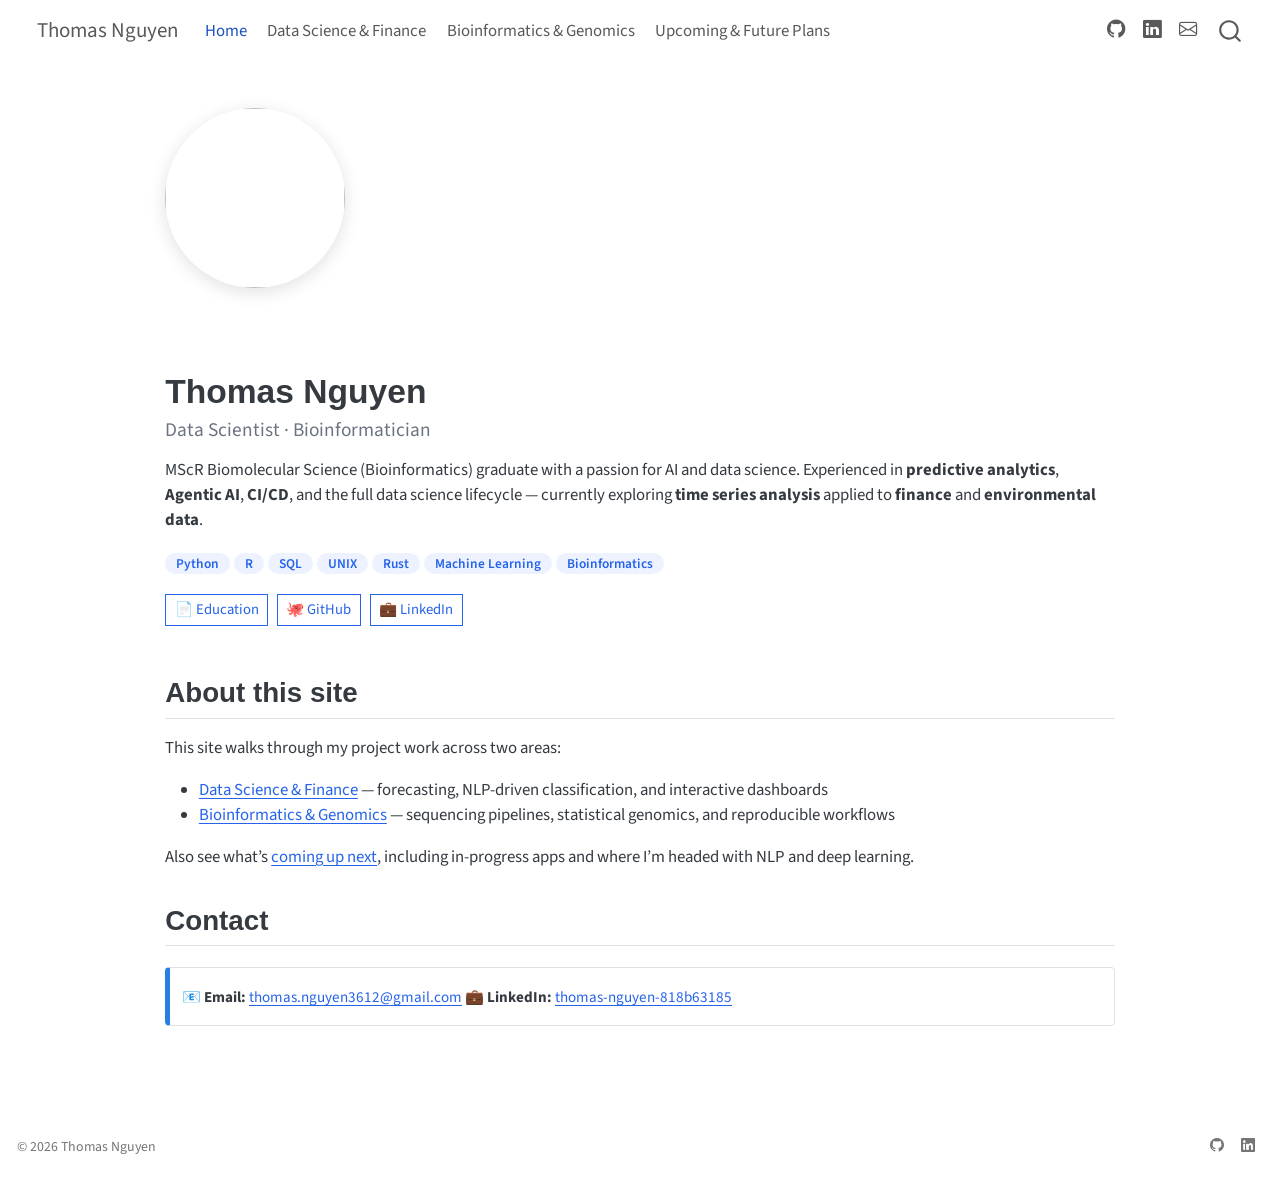
==== docs/index.html @ 9fbf3b71 "revamped portfolio page using quarto" ====
<!DOCTYPE html>
<html xmlns="http://www.w3.org/1999/xhtml" lang="en" xml:lang="en"><head>

<meta charset="utf-8">
<meta name="generator" content="quarto-1.10.18">

<meta name="viewport" content="width=device-width, initial-scale=1.0, user-scalable=yes">


<title>Thomas Nguyen</title>
<style>
/* Default styles provided by pandoc.
** See https://pandoc.org/MANUAL.html#variables-for-html for config info.
*/
span.smallcaps{font-variant: small-caps;}
div.columns{display: flex; gap: 1.5em;}
div.column{flex: auto;}
@media screen {
div.columns{gap: min(4vw, 1.5em);}
div.column{overflow-x: auto;}
}
div.hanging-indent{margin-left: 1.5em; text-indent: -1.5em;}
ul.task-list{list-style: none;}
ul.task-list li input[type="checkbox"] {
  width: 0.8em;
  margin: 0 0.8em 0.2em -1em; /* quarto-specific, see https://github.com/quarto-dev/quarto-cli/issues/4556 */ 
  vertical-align: middle;
}
</style>


<script src="site_libs/quarto-nav/quarto-nav.js"></script>
<script src="site_libs/quarto-nav/headroom.min.js"></script>
<script src="site_libs/clipboard/clipboard.min.js"></script>
<script src="site_libs/quarto-search/autocomplete.umd.js"></script>
<script src="site_libs/quarto-search/fuse.min.js"></script>
<script src="site_libs/quarto-search/quarto-search.js"></script>
<meta name="quarto:offset" content="./">
<link href="./images/headshot_natural.png" rel="icon" type="image/png">
<script src="site_libs/quarto-html/quarto.js" type="module"></script>
<script src="site_libs/quarto-html/tabsets/tabsets.js" type="module"></script>
<script src="site_libs/quarto-html/popper.min.js"></script>
<script src="site_libs/quarto-html/tippy.umd.min.js"></script>
<script src="site_libs/quarto-html/anchor.min.js"></script>
<link href="site_libs/quarto-html/tippy.css" rel="stylesheet">
<link href="site_libs/quarto-html/quarto-syntax-highlighting-64a204ab8560d761af7679ceaba22944.css" rel="stylesheet" id="quarto-text-highlighting-styles">
<script src="site_libs/bootstrap/bootstrap.min.js"></script>
<link href="site_libs/bootstrap/bootstrap-icons.css" rel="stylesheet">
<link href="site_libs/bootstrap/bootstrap-66e7dcc039b3b1be0f98ff8bbeb37f2f.min.css" rel="stylesheet" append-hash="true" id="quarto-bootstrap" data-mode="light">
<script id="quarto-search-options" type="application/json">{
  "location": "navbar",
  "copy-button": false,
  "collapse-after": 3,
  "panel-placement": "end",
  "type": "overlay",
  "limit": 50,
  "keyboard-shortcut": [
    "f",
    "/",
    "s"
  ],
  "show-item-context": false,
  "language": {
    "search-no-results-text": "No results",
    "search-matching-documents-text": "matching documents",
    "search-copy-link-title": "Copy link to search",
    "search-hide-matches-text": "Hide additional matches",
    "search-more-match-text": "more match in this document",
    "search-more-matches-text": "more matches in this document",
    "search-clear-button-title": "Clear",
    "search-text-placeholder": "",
    "search-detached-cancel-button-title": "Cancel",
    "search-submit-button-title": "Submit",
    "search-label": "Search"
  }
}</script>


<link rel="stylesheet" href="styles/custom.css">
</head>

<body class="nav-fixed fullcontent quarto-light">

<div id="quarto-search-results"></div>
  <header id="quarto-header" class="headroom fixed-top">
    <nav class="navbar navbar-expand-lg " data-bs-theme="dark">
      <div class="navbar-container container-fluid">
      <div class="navbar-brand-container mx-auto">
    <a href="./index.html" class="navbar-brand navbar-brand-logo">
    <img src="./images/headshot_natural.png" alt="" class="navbar-logo light-content">
    <img src="./images/headshot_natural.png" alt="" class="navbar-logo dark-content">
    </a>
    <a class="navbar-brand" href="./index.html">
    <span class="navbar-title">Thomas Nguyen</span>
    </a>
  </div>
            <div id="quarto-search" class="" title="Search"></div>
          <button class="navbar-toggler" type="button" data-bs-toggle="collapse" data-bs-target="#navbarCollapse" aria-controls="navbarCollapse" role="menu" aria-expanded="false" aria-label="Toggle navigation" onclick="if (window.quartoToggleHeadroom) { window.quartoToggleHeadroom(); }">
  <span class="navbar-toggler-icon"></span>
</button>
          <div class="collapse navbar-collapse" id="navbarCollapse">
            <ul class="navbar-nav navbar-nav-scroll me-auto">
  <li class="nav-item">
    <a class="nav-link active" href="./index.html" aria-current="page"> 
<span class="menu-text">Home</span></a>
  </li>  
  <li class="nav-item">
    <a class="nav-link" href="./data-science.html"> 
<span class="menu-text">Data Science &amp; Finance</span></a>
  </li>  
  <li class="nav-item">
    <a class="nav-link" href="./bioinformatics.html"> 
<span class="menu-text">Bioinformatics &amp; Genomics</span></a>
  </li>  
  <li class="nav-item">
    <a class="nav-link" href="./upcoming.html"> 
<span class="menu-text">Upcoming &amp; Future Plans</span></a>
  </li>  
</ul>
            <ul class="navbar-nav navbar-nav-scroll ms-auto">
  <li class="nav-item compact">
    <a class="nav-link" href="https://github.com/Thomas-Nguyen12"> <i class="bi bi-github" role="img">
</i> 
<span class="menu-text"></span></a>
  </li>  
  <li class="nav-item compact">
    <a class="nav-link" href="https://www.linkedin.com/in/thomas-nguyen-818b63185/"> <i class="bi bi-linkedin" role="img">
</i> 
<span class="menu-text"></span></a>
  </li>  
  <li class="nav-item compact">
    <a class="nav-link" href="mailto:thomas.nguyen3612@gmail.com"> <i class="bi bi-envelope" role="img">
</i> 
<span class="menu-text"></span></a>
  </li>  
</ul>
          </div> <!-- /navcollapse -->
            <div class="quarto-navbar-tools">
</div>
      </div> <!-- /container-fluid -->
    </nav>
</header>
<!-- content -->
<div id="quarto-content" class="quarto-container page-columns page-rows-contents page-layout-article page-navbar">
<!-- sidebar -->
<!-- margin-sidebar -->
    
<!-- main -->
<main class="content" id="quarto-document-content"><header id="title-block-header" class="quarto-title-block"></header>




<div class="hero">
<p><img src="images/headshot_natural.png" class="img-fluid"></p>
<section id="thomas-nguyen" class="level1 hero-text">
<h1>Thomas Nguyen</h1>
<div class="subtitle">
Data Scientist · Bioinformatician
</div>
<p>MScR Biomolecular Science (Bioinformatics) graduate with a passion for AI and data science. Experienced in <strong>predictive analytics</strong>, <strong>Agentic AI</strong>, <strong>CI/CD</strong>, and the full data science lifecycle — currently exploring <strong>time series analysis</strong> applied to <strong>finance</strong> and <strong>environmental data</strong>.</p>
<div class="badge-row">
<p><span class="badge">Python</span><span class="badge">R</span><span class="badge">SQL</span><span class="badge">UNIX</span><span class="badge">Rust</span><span class="badge">Machine Learning</span><span class="badge">Bioinformatics</span></p>
</div>
<p><a href="Education.qmd" class="btn btn-outline-primary btn-sm">📄 Education</a> &nbsp; <a href="https://github.com/Thomas-Nguyen12" class="btn btn-outline-primary btn-sm">🐙 GitHub</a> &nbsp; <a href="https://www.linkedin.com/in/thomas-nguyen-818b63185/" class="btn btn-outline-primary btn-sm">💼 LinkedIn</a></p>
</section>
</div>
<section id="about-this-site" class="level2">
<h2 class="anchored" data-anchor-id="about-this-site">About this site</h2>
<p>This site walks through my project work across two areas:</p>
<ul>
<li><strong><a href="./data-science.html">Data Science &amp; Finance</a></strong> — forecasting, NLP-driven classification, and interactive dashboards</li>
<li><strong><a href="./bioinformatics.html">Bioinformatics &amp; Genomics</a></strong> — sequencing pipelines, statistical genomics, and reproducible workflows</li>
</ul>
<p>Also see what’s <strong><a href="./upcoming.html">coming up next</a></strong>, including in-progress apps and where I’m headed with NLP and deep learning.</p>
</section>
<section id="contact" class="level2">
<h2 class="anchored" data-anchor-id="contact">Contact</h2>
<div class="callout callout-style-simple callout-note no-icon">
<div class="callout-body d-flex">
<div class="callout-icon-container">
<i class="callout-icon no-icon"></i>
</div>
<div class="callout-body-container">
<p>📧 <strong>Email:</strong> <a href="mailto:thomas.nguyen3612@gmail.com">thomas.nguyen3612@gmail.com</a> 💼 <strong>LinkedIn:</strong> <a href="https://www.linkedin.com/in/thomas-nguyen-818b63185/">thomas-nguyen-818b63185</a></p>
</div>
</div>
</div>


</section>

</main> <!-- /main -->
<script id="quarto-html-after-body" type="application/javascript">
  window.document.addEventListener("DOMContentLoaded", function (event) {
    const icon = "";
    const anchorJS = new window.AnchorJS();
    anchorJS.options = {
      placement: 'right',
      icon: icon
    };
    anchorJS.add('.anchored');
    const isCodeAnnotation = (el) => {
      for (const clz of el.classList) {
        if (clz.startsWith('code-annotation-')) {                     
          return true;
        }
      }
      return false;
    }
    const onCopySuccess = function(e) {
      // button target
      const button = e.trigger;
      // don't keep focus
      button.blur();
      // flash "checked"
      button.classList.add('code-copy-button-checked');
      var currentTitle = button.getAttribute("title");
      button.setAttribute("title", "Copied!");
      let tooltip;
      if (window.bootstrap) {
        button.setAttribute("data-bs-toggle", "tooltip");
        button.setAttribute("data-bs-placement", "left");
        button.setAttribute("data-bs-title", "Copied!");
        tooltip = new bootstrap.Tooltip(button, 
          { trigger: "manual", 
            customClass: "code-copy-button-tooltip",
            offset: [0, -8]});
        tooltip.show();    
      }
      setTimeout(function() {
        if (tooltip) {
          tooltip.hide();
          button.removeAttribute("data-bs-title");
          button.removeAttribute("data-bs-toggle");
          button.removeAttribute("data-bs-placement");
        }
        button.setAttribute("title", currentTitle);
        button.classList.remove('code-copy-button-checked');
      }, 1000);
      // clear code selection
      e.clearSelection();
    }
    const getTextToCopy = function(trigger) {
      const outerScaffold = trigger.parentElement.cloneNode(true);
      const codeEl = outerScaffold.querySelector('code');
      for (const childEl of codeEl.children) {
        if (isCodeAnnotation(childEl)) {
          childEl.remove();
        }
      }
      return codeEl.innerText;
    }
    const clipboard = new window.ClipboardJS('.code-copy-button:not([data-in-quarto-modal])', {
      text: getTextToCopy
    });
    clipboard.on('success', onCopySuccess);
    if (window.document.getElementById('quarto-embedded-source-code-modal')) {
      const clipboardModal = new window.ClipboardJS('.code-copy-button[data-in-quarto-modal]', {
        text: getTextToCopy,
        container: window.document.getElementById('quarto-embedded-source-code-modal')
      });
      clipboardModal.on('success', onCopySuccess);
    }
      var localhostRegex = new RegExp(/^(?:http|https):\/\/localhost\:?[0-9]*\//);
      var mailtoRegex = new RegExp(/^mailto:/);
        var filterRegex = new RegExp('/' + window.location.host + '/');
      var isInternal = (href) => {
          return filterRegex.test(href) || localhostRegex.test(href) || mailtoRegex.test(href);
      }
      // Inspect non-navigation links and adorn them if external
     var links = window.document.querySelectorAll('a[href]:not(.nav-link):not(.navbar-brand):not(.toc-action):not(.sidebar-link):not(.sidebar-item-toggle):not(.pagination-link):not(.no-external):not([aria-hidden]):not(.dropdown-item):not(.quarto-navigation-tool):not(.about-link)');
      for (var i=0; i<links.length; i++) {
        const link = links[i];
        if (!isInternal(link.href)) {
          // undo the damage that might have been done by quarto-nav.js in the case of
          // links that we want to consider external
          if (link.dataset.originalHref !== undefined) {
            link.href = link.dataset.originalHref;
          }
        }
      }
    function tippyHover(el, contentFn, onTriggerFn, onUntriggerFn) {
      const config = {
        allowHTML: true,
        maxWidth: 500,
        delay: 100,
        arrow: false,
        appendTo: function(el) {
            return el.parentElement;
        },
        interactive: true,
        interactiveBorder: 10,
        theme: 'quarto',
        placement: 'bottom-start',
      };
      if (contentFn) {
        config.content = contentFn;
      }
      if (onTriggerFn) {
        config.onTrigger = onTriggerFn;
      }
      if (onUntriggerFn) {
        config.onUntrigger = onUntriggerFn;
      }
      window.tippy(el, config); 
    }
    const noterefs = window.document.querySelectorAll('a[role="doc-noteref"]');
    for (var i=0; i<noterefs.length; i++) {
      const ref = noterefs[i];
      tippyHover(ref, function() {
        // use id or data attribute instead here
        let href = ref.getAttribute('data-footnote-href') || ref.getAttribute('href');
        try { href = new URL(href).hash; } catch {}
        const id = href.replace(/^#\/?/, "");
        const note = window.document.getElementById(id);
        if (note) {
          return note.innerHTML;
        } else {
          return "";
        }
      });
    }
    const xrefs = window.document.querySelectorAll('a.quarto-xref');
    const processXRef = (id, note) => {
      // Strip column container classes
      const stripColumnClz = (el) => {
        el.classList.remove("page-full", "page-columns");
        if (el.children) {
          for (const child of el.children) {
            stripColumnClz(child);
          }
        }
      }
      stripColumnClz(note)
      if (id === null || id.startsWith('sec-')) {
        // Special case sections, only their first couple elements
        const container = document.createElement("div");
        if (note.children && note.children.length > 2) {
          container.appendChild(note.children[0].cloneNode(true));
          for (let i = 1; i < note.children.length; i++) {
            const child = note.children[i];
            if (child.tagName === "P" && child.innerText === "") {
              continue;
            } else {
              container.appendChild(child.cloneNode(true));
              break;
            }
          }
          if (window.Quarto?.typesetMath) {
            window.Quarto.typesetMath(container);
          }
          return container.innerHTML
        } else {
          if (window.Quarto?.typesetMath) {
            window.Quarto.typesetMath(note);
          }
          return note.innerHTML;
        }
      } else {
        // Remove any anchor links if they are present
        const anchorLink = note.querySelector('a.anchorjs-link');
        if (anchorLink) {
          anchorLink.remove();
        }
        if (window.Quarto?.typesetMath) {
          window.Quarto.typesetMath(note);
        }
        if (note.classList.contains("callout")) {
          return note.outerHTML;
        } else {
          return note.innerHTML;
        }
      }
    }
    for (var i=0; i<xrefs.length; i++) {
      const xref = xrefs[i];
      tippyHover(xref, undefined, function(instance) {
        instance.disable();
        let url = xref.getAttribute('href');
        let hash = undefined; 
        if (url.startsWith('#')) {
          hash = url;
        } else {
          try { hash = new URL(url).hash; } catch {}
        }
        if (hash) {
          const id = hash.replace(/^#\/?/, "");
          const note = window.document.getElementById(id);
          if (note !== null) {
            try {
              const html = processXRef(id, note.cloneNode(true));
              instance.setContent(html);
            } finally {
              instance.enable();
              instance.show();
            }
          } else {
            // See if we can fetch this
            fetch(url.split('#')[0])
            .then(res => res.text())
            .then(html => {
              const parser = new DOMParser();
              const htmlDoc = parser.parseFromString(html, "text/html");
              const note = htmlDoc.getElementById(id);
              if (note !== null) {
                const html = processXRef(id, note);
                instance.setContent(html);
              } 
            }).finally(() => {
              instance.enable();
              instance.show();
            });
          }
        } else {
          // See if we can fetch a full url (with no hash to target)
          // This is a special case and we should probably do some content thinning / targeting
          fetch(url)
          .then(res => res.text())
          .then(html => {
            const parser = new DOMParser();
            const htmlDoc = parser.parseFromString(html, "text/html");
            const note = htmlDoc.querySelector('main.content');
            if (note !== null) {
              // This should only happen for chapter cross references
              // (since there is no id in the URL)
              // remove the first header
              if (note.children.length > 0 && note.children[0].tagName === "HEADER") {
                note.children[0].remove();
              }
              const html = processXRef(null, note);
              instance.setContent(html);
            } 
          }).finally(() => {
            instance.enable();
            instance.show();
          });
        }
      }, function(instance) {
      });
    }
        let selectedAnnoteEl;
        const selectorForAnnotation = ( cell, annotation) => {
          let cellAttr = 'data-code-cell="' + cell + '"';
          let lineAttr = 'data-code-annotation="' +  annotation + '"';
          const selector = 'span[' + cellAttr + '][' + lineAttr + ']';
          return selector;
        }
        const selectCodeLines = (annoteEl) => {
          const doc = window.document;
          const targetCell = annoteEl.getAttribute("data-target-cell");
          const targetAnnotation = annoteEl.getAttribute("data-target-annotation");
          const annoteSpan = window.document.querySelector(selectorForAnnotation(targetCell, targetAnnotation));
          const lines = annoteSpan.getAttribute("data-code-lines").split(",");
          const lineIds = lines.map((line) => {
            return targetCell + "-" + line;
          })
          let top = null;
          let height = null;
          let parent = null;
          if (lineIds.length > 0) {
              //compute the position of the single el (top and bottom and make a div)
              const el = window.document.getElementById(lineIds[0]);
              top = el.offsetTop;
              height = el.offsetHeight;
              parent = el.parentElement.parentElement;
            if (lineIds.length > 1) {
              const lastEl = window.document.getElementById(lineIds[lineIds.length - 1]);
              const bottom = lastEl.offsetTop + lastEl.offsetHeight;
              height = bottom - top;
            }
            if (top !== null && height !== null && parent !== null) {
              // cook up a div (if necessary) and position it 
              let div = window.document.getElementById("code-annotation-line-highlight");
              if (div === null) {
                div = window.document.createElement("div");
                div.setAttribute("id", "code-annotation-line-highlight");
                div.style.position = 'absolute';
                parent.appendChild(div);
              }
              div.style.top = top - 2 + "px";
              div.style.height = height + 4 + "px";
              div.style.left = 0;
              let gutterDiv = window.document.getElementById("code-annotation-line-highlight-gutter");
              if (gutterDiv === null) {
                gutterDiv = window.document.createElement("div");
                gutterDiv.setAttribute("id", "code-annotation-line-highlight-gutter");
                gutterDiv.style.position = 'absolute';
                const codeCell = window.document.getElementById(targetCell);
                const gutter = codeCell.querySelector('.code-annotation-gutter');
                gutter.appendChild(gutterDiv);
              }
              gutterDiv.style.top = top - 2 + "px";
              gutterDiv.style.height = height + 4 + "px";
            }
            selectedAnnoteEl = annoteEl;
          }
        };
        const unselectCodeLines = () => {
          const elementsIds = ["code-annotation-line-highlight", "code-annotation-line-highlight-gutter"];
          elementsIds.forEach((elId) => {
            const div = window.document.getElementById(elId);
            if (div) {
              div.remove();
            }
          });
          selectedAnnoteEl = undefined;
        };
          // Handle positioning of the toggle
      window.addEventListener(
        "resize",
        throttle(() => {
          elRect = undefined;
          if (selectedAnnoteEl) {
            selectCodeLines(selectedAnnoteEl);
          }
        }, 10)
      );
      function throttle(fn, ms) {
      let throttle = false;
      let timer;
        return (...args) => {
          if(!throttle) { // first call gets through
              fn.apply(this, args);
              throttle = true;
          } else { // all the others get throttled
              if(timer) clearTimeout(timer); // cancel #2
              timer = setTimeout(() => {
                fn.apply(this, args);
                timer = throttle = false;
              }, ms);
          }
        };
      }
        // Attach click handler to the DT
        const annoteDls = window.document.querySelectorAll('dt[data-target-cell]');
        for (const annoteDlNode of annoteDls) {
          annoteDlNode.addEventListener('click', (event) => {
            const clickedEl = event.target;
            if (clickedEl !== selectedAnnoteEl) {
              unselectCodeLines();
              const activeEl = window.document.querySelector('dt[data-target-cell].code-annotation-active');
              if (activeEl) {
                activeEl.classList.remove('code-annotation-active');
              }
              selectCodeLines(clickedEl);
              clickedEl.classList.add('code-annotation-active');
            } else {
              // Unselect the line
              unselectCodeLines();
              clickedEl.classList.remove('code-annotation-active');
            }
          });
        }
    const findCites = (el) => {
      const parentEl = el.parentElement;
      if (parentEl) {
        const cites = parentEl.dataset.cites;
        if (cites) {
          return {
            el,
            cites: cites.split(' ')
          };
        } else {
          return findCites(el.parentElement)
        }
      } else {
        return undefined;
      }
    };
    var bibliorefs = window.document.querySelectorAll('a[role="doc-biblioref"]');
    for (var i=0; i<bibliorefs.length; i++) {
      const ref = bibliorefs[i];
      const citeInfo = findCites(ref);
      if (citeInfo) {
        tippyHover(citeInfo.el, function() {
          var popup = window.document.createElement('div');
          citeInfo.cites.forEach(function(cite) {
            var citeDiv = window.document.createElement('div');
            citeDiv.classList.add('hanging-indent');
            citeDiv.classList.add('csl-entry');
            var biblioDiv = window.document.getElementById('ref-' + cite);
            if (biblioDiv) {
              citeDiv.innerHTML = biblioDiv.innerHTML;
            }
            popup.appendChild(citeDiv);
          });
          return popup.innerHTML;
        });
      }
    }
  });
  </script>
</div> <!-- /content -->
<footer class="footer">
  <div class="nav-footer">
    <div class="nav-footer-left">
<p>© 2026 Thomas Nguyen</p>
</div>   
    <div class="nav-footer-center">
      &nbsp;
    </div>
    <div class="nav-footer-right">
      <ul class="footer-items list-unstyled">
    <li class="nav-item compact">
    <a class="nav-link" href="https://github.com/Thomas-Nguyen12">
      <i class="bi bi-github" role="img">
</i> 
    </a>
  </li>  
    <li class="nav-item compact">
    <a class="nav-link" href="https://www.linkedin.com/in/thomas-nguyen-818b63185/">
      <i class="bi bi-linkedin" role="img">
</i> 
    </a>
  </li>  
</ul>
    </div>
  </div>
</footer>




</body></html>
---- docs/site_libs/quarto-html/tippy.css ----
.tippy-box[data-animation=fade][data-state=hidden]{opacity:0}[data-tippy-root]{max-width:calc(100vw - 10px)}.tippy-box{position:relative;background-color:#333;color:#fff;border-radius:4px;font-size:14px;line-height:1.4;white-space:normal;outline:0;transition-property:transform,visibility,opacity}.tippy-box[data-placement^=top]>.tippy-arrow{bottom:0}.tippy-box[data-placement^=top]>.tippy-arrow:before{bottom:-7px;left:0;border-width:8px 8px 0;border-top-color:initial;transform-origin:center top}.tippy-box[data-placement^=bottom]>.tippy-arrow{top:0}.tippy-box[data-placement^=bottom]>.tippy-arrow:before{top:-7px;left:0;border-width:0 8px 8px;border-bottom-color:initial;transform-origin:center bottom}.tippy-box[data-placement^=left]>.tippy-arrow{right:0}.tippy-box[data-placement^=left]>.tippy-arrow:before{border-width:8px 0 8px 8px;border-left-color:initial;right:-7px;transform-origin:center left}.tippy-box[data-placement^=right]>.tippy-arrow{left:0}.tippy-box[data-placement^=right]>.tippy-arrow:before{left:-7px;border-width:8px 8px 8px 0;border-right-color:initial;transform-origin:center right}.tippy-box[data-inertia][data-state=visible]{transition-timing-function:cubic-bezier(.54,1.5,.38,1.11)}.tippy-arrow{width:16px;height:16px;color:#333}.tippy-arrow:before{content:"";position:absolute;border-color:transparent;border-style:solid}.tippy-content{position:relative;padding:5px 9px;z-index:1}
---- docs/site_libs/quarto-html/quarto-syntax-highlighting-64a204ab8560d761af7679ceaba22944.css ----
/* quarto syntax highlight colors */
:root {
  --quarto-hl-ot-color: #003B4F;
  --quarto-hl-at-color: #657422;
  --quarto-hl-ss-color: #20794D;
  --quarto-hl-an-color: #5E5E5E;
  --quarto-hl-fu-color: #4758AB;
  --quarto-hl-st-color: #20794D;
  --quarto-hl-cf-color: #003B4F;
  --quarto-hl-op-color: #5E5E5E;
  --quarto-hl-er-color: #AD0000;
  --quarto-hl-bn-color: #AD0000;
  --quarto-hl-al-color: #AD0000;
  --quarto-hl-va-color: #111111;
  --quarto-hl-bu-color: inherit;
  --quarto-hl-ex-color: inherit;
  --quarto-hl-pp-color: #AD0000;
  --quarto-hl-in-color: #5E5E5E;
  --quarto-hl-vs-color: #20794D;
  --quarto-hl-wa-color: #5E5E5E;
  --quarto-hl-do-color: #5E5E5E;
  --quarto-hl-im-color: #00769E;
  --quarto-hl-ch-color: #20794D;
  --quarto-hl-dt-color: #AD0000;
  --quarto-hl-fl-color: #AD0000;
  --quarto-hl-co-color: #5E5E5E;
  --quarto-hl-cv-color: #5E5E5E;
  --quarto-hl-cn-color: #8f5902;
  --quarto-hl-sc-color: #5E5E5E;
  --quarto-hl-dv-color: #AD0000;
  --quarto-hl-kw-color: #003B4F;
}

/* other quarto variables */
:root {
  --quarto-font-monospace: SFMono-Regular, Menlo, Monaco, Consolas, "Liberation Mono", "Courier New", monospace;
}

/* syntax highlight based on Pandoc's rules */
pre > code.sourceCode > span {
  color: #003B4F;
}

code.sourceCode > span {
  color: #003B4F;
}

div.sourceCode,
div.sourceCode pre.sourceCode {
  color: #003B4F;
}

/* Normal */
code span {
  color: #003B4F;
}

/* Alert */
code span.al {
  color: #AD0000;
  font-style: inherit;
}

/* Annotation */
code span.an {
  color: #5E5E5E;
  font-style: inherit;
}

/* Attribute */
code span.at {
  color: #657422;
  font-style: inherit;
}

/* BaseN */
code span.bn {
  color: #AD0000;
  font-style: inherit;
}

/* BuiltIn */
code span.bu {
  font-style: inherit;
}

/* ControlFlow */
code span.cf {
  color: #003B4F;
  font-weight: bold;
  font-style: inherit;
}

/* Char */
code span.ch {
  color: #20794D;
  font-style: inherit;
}

/* Constant */
code span.cn {
  color: #8f5902;
  font-style: inherit;
}

/* Comment */
code span.co {
  color: #5E5E5E;
  font-style: inherit;
}

/* CommentVar */
code span.cv {
  color: #5E5E5E;
  font-style: italic;
}

/* Documentation */
code span.do {
  color: #5E5E5E;
  font-style: italic;
}

/* DataType */
code span.dt {
  color: #AD0000;
  font-style: inherit;
}

/* DecVal */
code span.dv {
  color: #AD0000;
  font-style: inherit;
}

/* Error */
code span.er {
  color: #AD0000;
  font-style: inherit;
}

/* Extension */
code span.ex {
  font-style: inherit;
}

/* Float */
code span.fl {
  color: #AD0000;
  font-style: inherit;
}

/* Function */
code span.fu {
  color: #4758AB;
  font-style: inherit;
}

/* Import */
code span.im {
  color: #00769E;
  font-style: inherit;
}

/* Information */
code span.in {
  color: #5E5E5E;
  font-style: inherit;
}

/* Keyword */
code span.kw {
  color: #003B4F;
  font-weight: bold;
  font-style: inherit;
}

/* Operator */
code span.op {
  color: #5E5E5E;
  font-style: inherit;
}

/* Other */
code span.ot {
  color: #003B4F;
  font-style: inherit;
}

/* Preprocessor */
code span.pp {
  color: #AD0000;
  font-style: inherit;
}

/* SpecialChar */
code span.sc {
  color: #5E5E5E;
  font-style: inherit;
}

/* SpecialString */
code span.ss {
  color: #20794D;
  font-style: inherit;
}

/* String */
code span.st {
  color: #20794D;
  font-style: inherit;
}

/* Variable */
code span.va {
  color: #111111;
  font-style: inherit;
}

/* VerbatimString */
code span.vs {
  color: #20794D;
  font-style: inherit;
}

/* Warning */
code span.wa {
  color: #5E5E5E;
  font-style: italic;
}

.prevent-inlining {
  content: "</";
}

/*# sourceMappingURL=9d8d5bb603a83b8298b89080a598c93b.css.map */
---- docs/styles/custom.css ----
/* --- Hero / intro section --- */
.hero {
  display: flex;
  align-items: center;
  gap: 2rem;
  flex-wrap: wrap;
  margin-bottom: 2rem;
}

.hero img {
  width: 180px;
  height: 180px;
  object-fit: cover;
  border-radius: 50%;
  box-shadow: 0 4px 18px rgba(0, 0, 0, 0.12);
}

.hero-text h1 {
  margin-bottom: 0.25rem;
}

.hero-text .subtitle {
  font-size: 1.15rem;
  color: #6b7280;
  margin-bottom: 0.75rem;
}

.badge-row .badge {
  display: inline-block;
  background: #eef2ff;
  color: #2563eb;
  font-size: 0.8rem;
  font-weight: 600;
  padding: 0.25rem 0.65rem;
  border-radius: 999px;
  margin: 0.15rem 0.25rem 0.15rem 0;
}

/* --- Project cards --- */
.project-card {
  border: 1px solid #e5e7eb;
  border-radius: 12px;
  overflow: hidden;
  margin-bottom: 2.5rem;
  box-shadow: 0 2px 10px rgba(0, 0, 0, 0.04);
  transition: box-shadow 0.2s ease;
}

.project-card:hover {
  box-shadow: 0 6px 20px rgba(0, 0, 0, 0.08);
}

.project-card img {
  width: 100%;
  height: 240px;
  object-fit: cover;
  display: block;
}

.project-card .project-body {
  padding: 1.25rem 1.5rem 1.5rem 1.5rem;
}

.project-card h3 {
  margin-top: 0;
}

.project-links a {
  margin-right: 1rem;
  font-weight: 600;
  text-decoration: none;
}

.project-links a:hover {
  text-decoration: underline;
}

.project-card ul {
  margin-bottom: 0.75rem;
}

/* --- Section headers --- */
.section-header {
  border-bottom: 3px solid #2563eb;
  padding-bottom: 0.4rem;
  margin-top: 2.5rem;
  margin-bottom: 1.5rem;
}
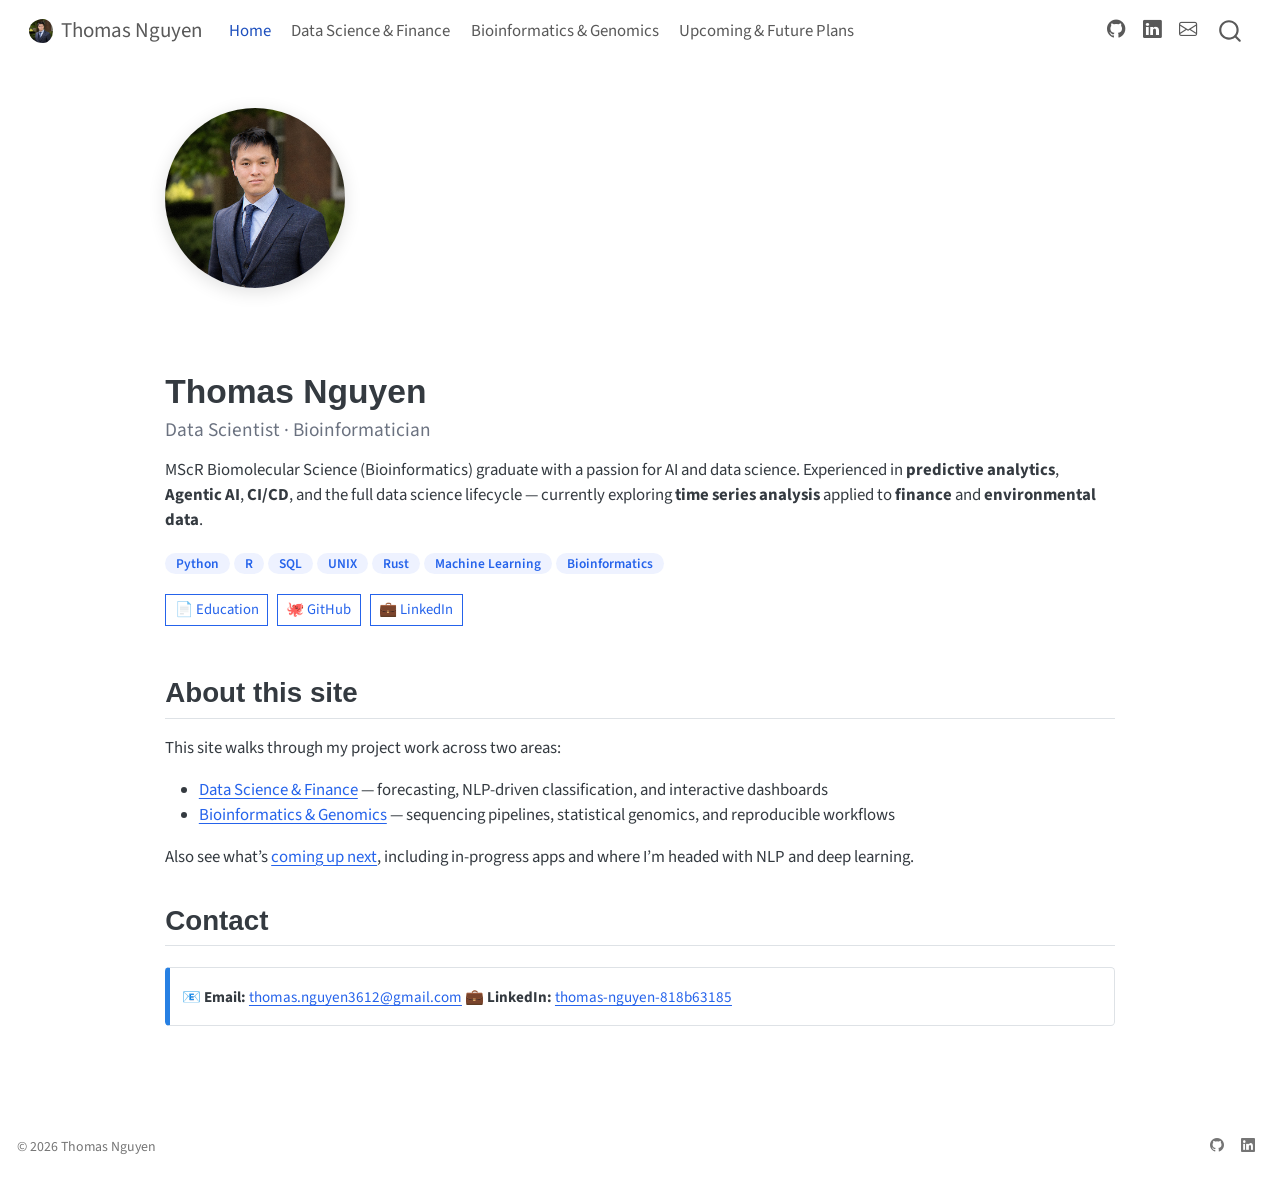
==== commit 615daf7b: "Added education.qmd - removing education.md" ====
--- a/docs/index.html
+++ b/docs/index.html
@@ -162,7 +162,7 @@
 <div class="badge-row">
 <p><span class="badge">Python</span><span class="badge">R</span><span class="badge">SQL</span><span class="badge">UNIX</span><span class="badge">Rust</span><span class="badge">Machine Learning</span><span class="badge">Bioinformatics</span></p>
 </div>
-<p><a href="Education.qmd" class="btn btn-outline-primary btn-sm">📄 Education</a> &nbsp; <a href="https://github.com/Thomas-Nguyen12" class="btn btn-outline-primary btn-sm">🐙 GitHub</a> &nbsp; <a href="https://www.linkedin.com/in/thomas-nguyen-818b63185/" class="btn btn-outline-primary btn-sm">💼 LinkedIn</a></p>
+<p><a href="./Education.html" class="btn btn-outline-primary btn-sm">📄 Education</a> &nbsp; <a href="https://github.com/Thomas-Nguyen12" class="btn btn-outline-primary btn-sm">🐙 GitHub</a> &nbsp; <a href="https://www.linkedin.com/in/thomas-nguyen-818b63185/" class="btn btn-outline-primary btn-sm">💼 LinkedIn</a></p>
 </section>
 </div>
 <section id="about-this-site" class="level2">
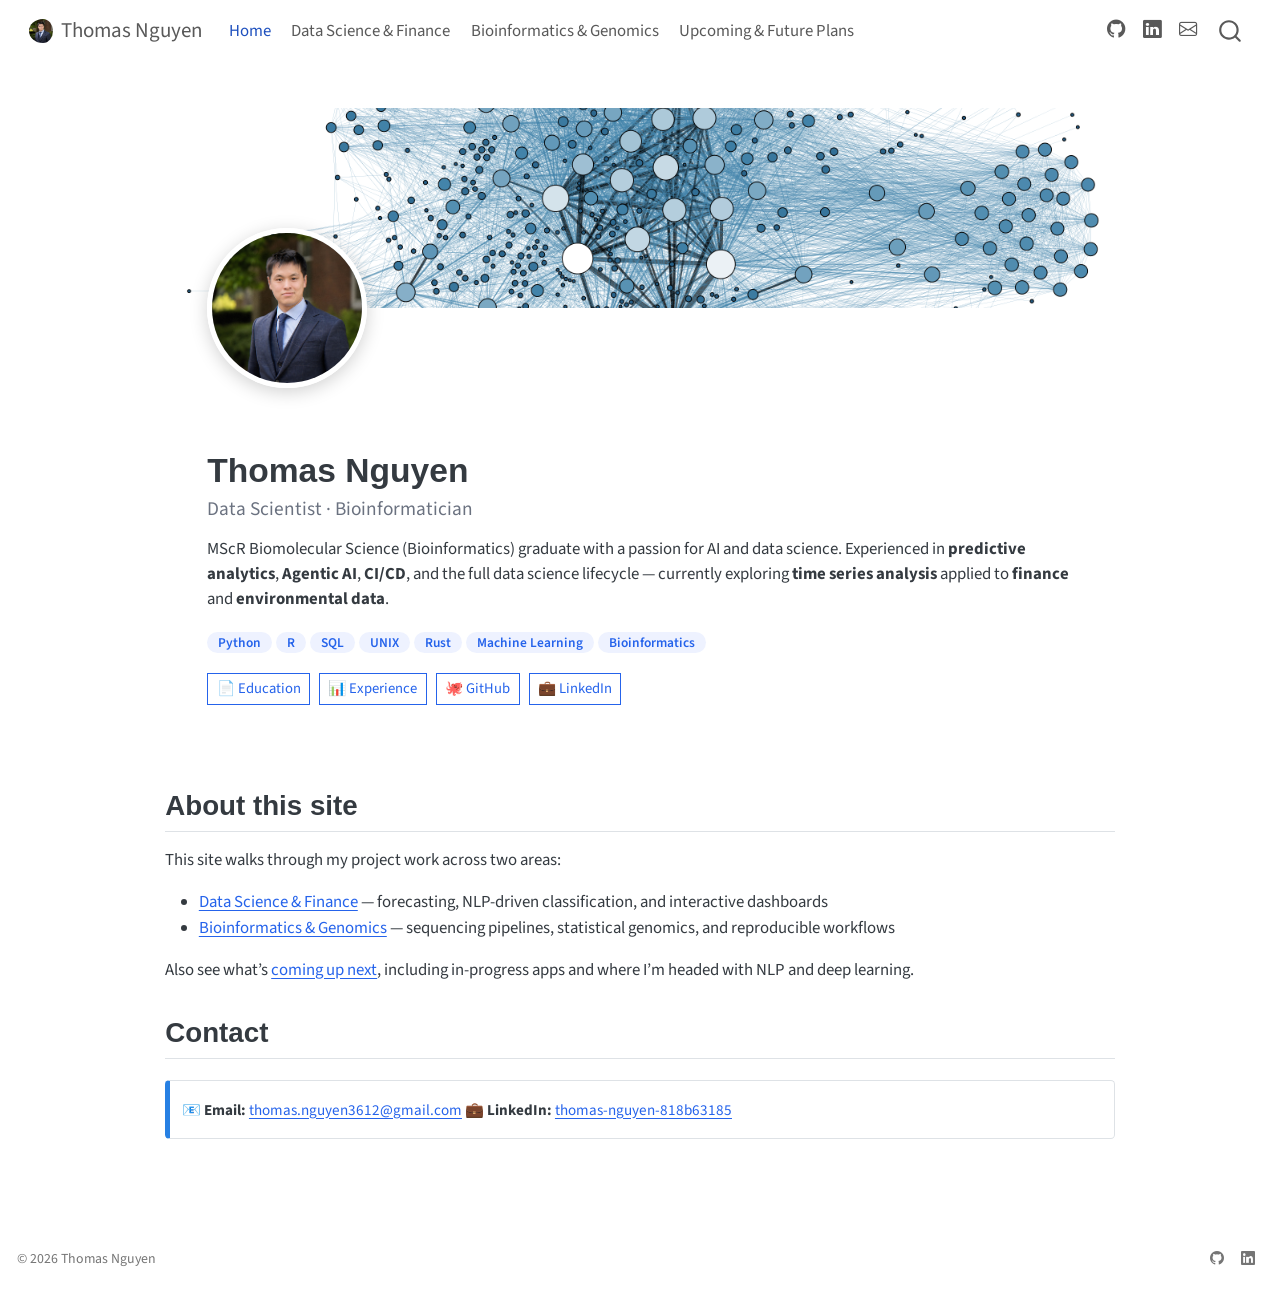
==== commit a6b11403: "included a background image and current projects" ====
--- a/docs/index.html
+++ b/docs/index.html
@@ -152,6 +152,9 @@
 
 
 <div class="hero">
+<div class="hero-banner">
+
+</div>
 <p><img src="images/headshot_natural.png" class="img-fluid"></p>
 <section id="thomas-nguyen" class="level1 hero-text">
 <h1>Thomas Nguyen</h1>
@@ -162,7 +165,7 @@
 <div class="badge-row">
 <p><span class="badge">Python</span><span class="badge">R</span><span class="badge">SQL</span><span class="badge">UNIX</span><span class="badge">Rust</span><span class="badge">Machine Learning</span><span class="badge">Bioinformatics</span></p>
 </div>
-<p><a href="./Education.html" class="btn btn-outline-primary btn-sm">📄 Education</a> &nbsp; <a href="https://github.com/Thomas-Nguyen12" class="btn btn-outline-primary btn-sm">🐙 GitHub</a> &nbsp; <a href="https://www.linkedin.com/in/thomas-nguyen-818b63185/" class="btn btn-outline-primary btn-sm">💼 LinkedIn</a></p>
+<p><a href="./Education.html" class="btn btn-outline-primary btn-sm">📄 Education</a> &nbsp; <a href="./experience.html" class="btn btn-outline-primary btn-sm">📊 Experience</a> &nbsp; <a href="https://github.com/Thomas-Nguyen12" class="btn btn-outline-primary btn-sm">🐙 GitHub</a> &nbsp; <a href="https://www.linkedin.com/in/thomas-nguyen-818b63185/" class="btn btn-outline-primary btn-sm">💼 LinkedIn</a></p>
 </section>
 </div>
 <section id="about-this-site" class="level2">
--- a/docs/styles/custom.css
+++ b/docs/styles/custom.css
@@ -1,18 +1,34 @@
-/* --- Hero / intro section --- */
+/* --- Hero / intro section (LinkedIn-style banner + overlapping photo) --- */
 .hero {
-  display: flex;
-  align-items: center;
-  gap: 2rem;
-  flex-wrap: wrap;
   margin-bottom: 2rem;
+  border-radius: 16px;
+  overflow: visible;
+}
+
+.hero-banner {
+  height: 200px;
+  background-image: url("../images/background_image.jpg");
+  background-size: cover;
+  background-position: center;
+  border-radius: 16px 16px 0 0;
 }
 
 .hero img {
-  width: 180px;
-  height: 180px;
+  width: 160px;
+  height: 160px;
   object-fit: cover;
   border-radius: 50%;
-  box-shadow: 0 4px 18px rgba(0, 0, 0, 0.12);
+  border: 5px solid #ffffff;
+  box-shadow: 0 4px 18px rgba(0, 0, 0, 0.18);
+  display: block;
+  margin-top: -80px;
+  margin-left: 2.5rem;
+  position: relative;
+  z-index: 1;
+}
+
+.hero-text {
+  padding: 0.75rem 2.5rem 2rem 2.5rem;
 }
 
 .hero-text h1 {
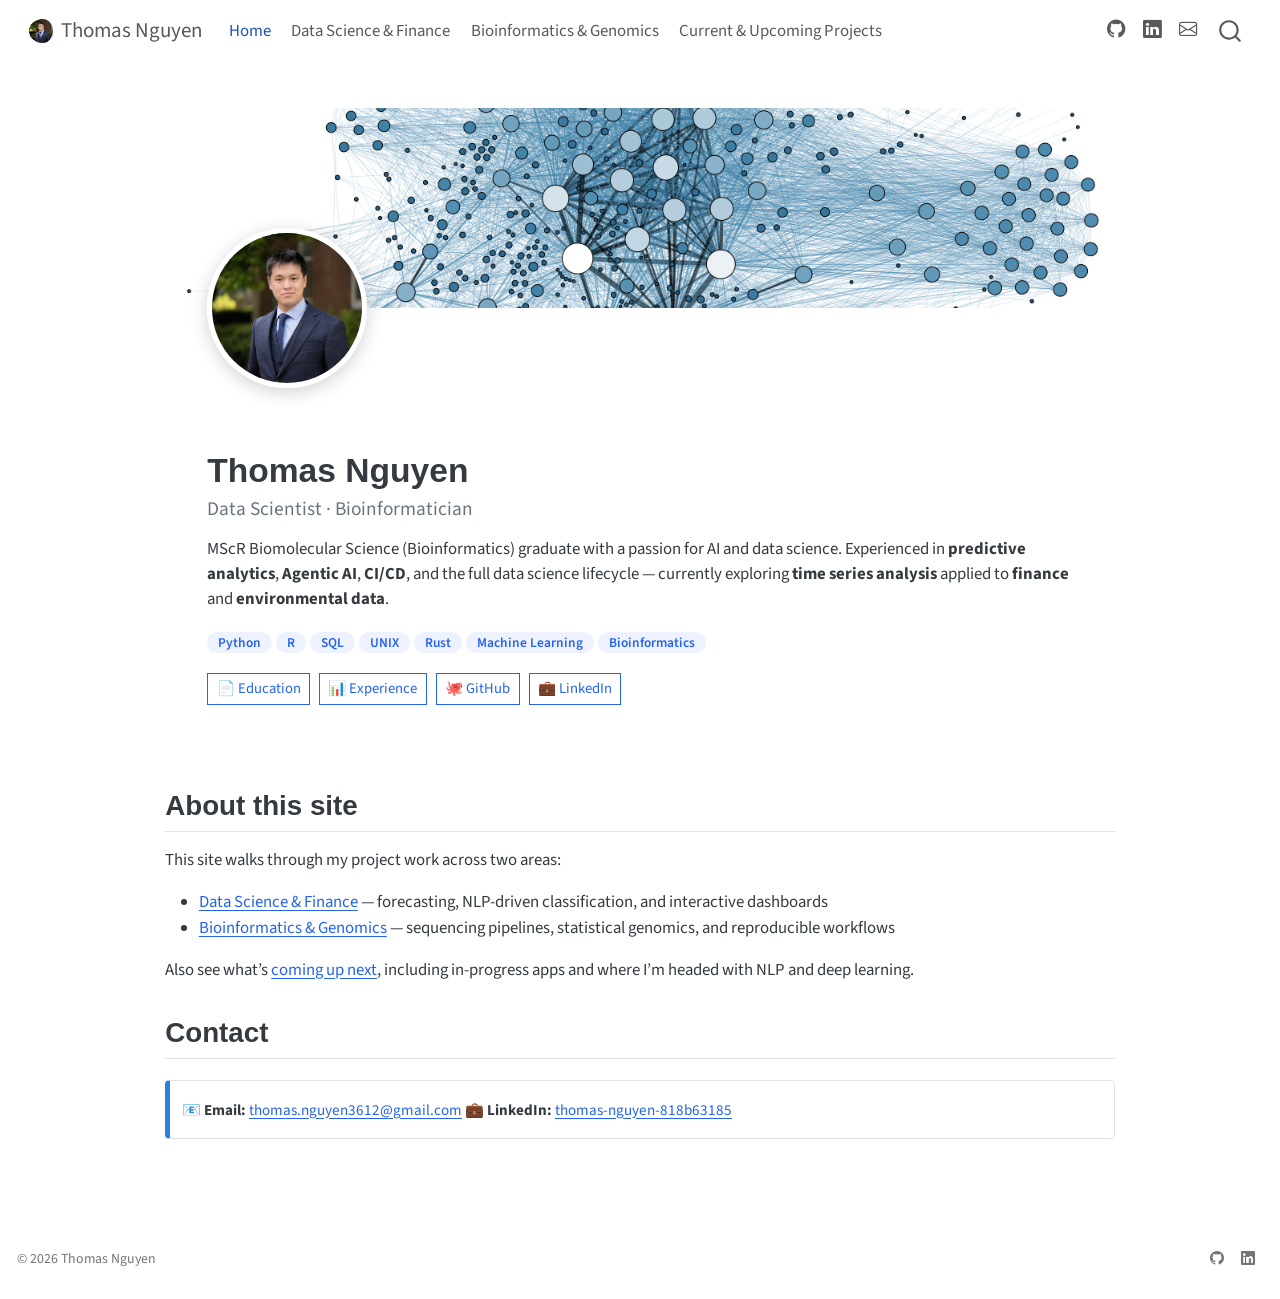
==== commit 50ced538: "Changed the name of Upcoming and future plans -> Current and Future Projects" ====
--- a/docs/index.html
+++ b/docs/index.html
@@ -114,7 +114,7 @@
   </li>  
   <li class="nav-item">
     <a class="nav-link" href="./upcoming.html"> 
-<span class="menu-text">Upcoming &amp; Future Plans</span></a>
+<span class="menu-text">Current &amp; Upcoming Projects</span></a>
   </li>  
 </ul>
             <ul class="navbar-nav navbar-nav-scroll ms-auto">
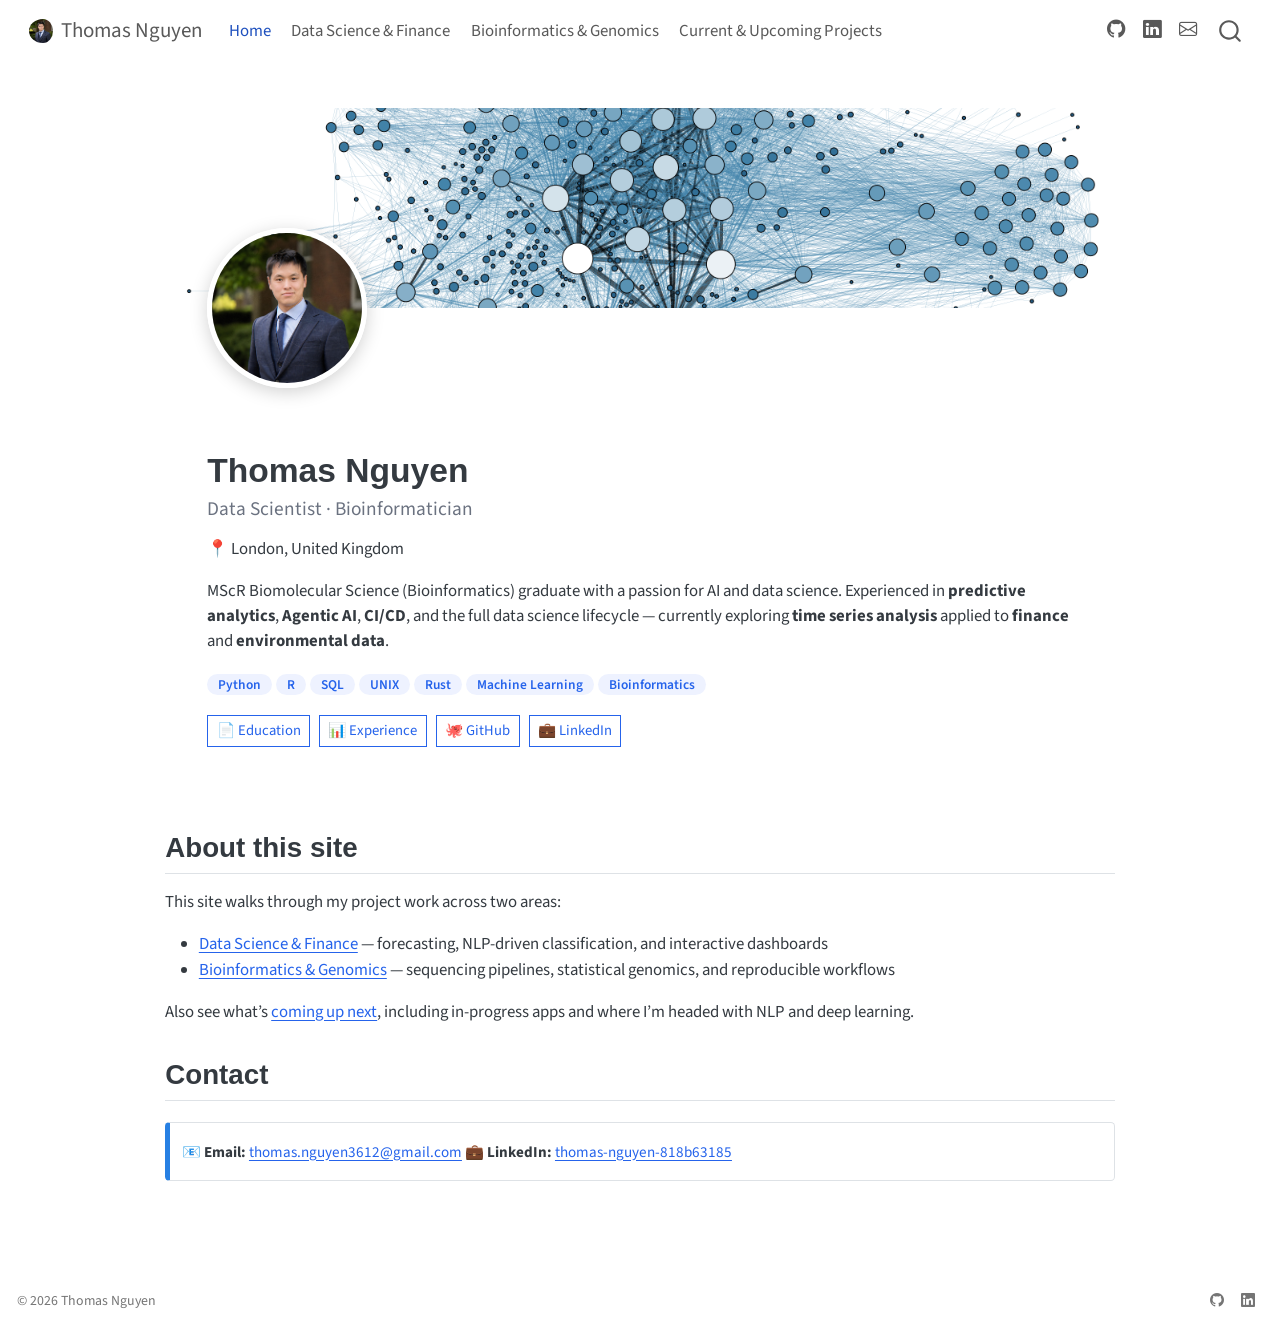
==== commit e76b42a1: "included location" ====
--- a/docs/index.html
+++ b/docs/index.html
@@ -161,6 +161,7 @@
 <div class="subtitle">
 Data Scientist · Bioinformatician
 </div>
+<p>📍 London, United Kingdom</p>
 <p>MScR Biomolecular Science (Bioinformatics) graduate with a passion for AI and data science. Experienced in <strong>predictive analytics</strong>, <strong>Agentic AI</strong>, <strong>CI/CD</strong>, and the full data science lifecycle — currently exploring <strong>time series analysis</strong> applied to <strong>finance</strong> and <strong>environmental data</strong>.</p>
 <div class="badge-row">
 <p><span class="badge">Python</span><span class="badge">R</span><span class="badge">SQL</span><span class="badge">UNIX</span><span class="badge">Rust</span><span class="badge">Machine Learning</span><span class="badge">Bioinformatics</span></p>
